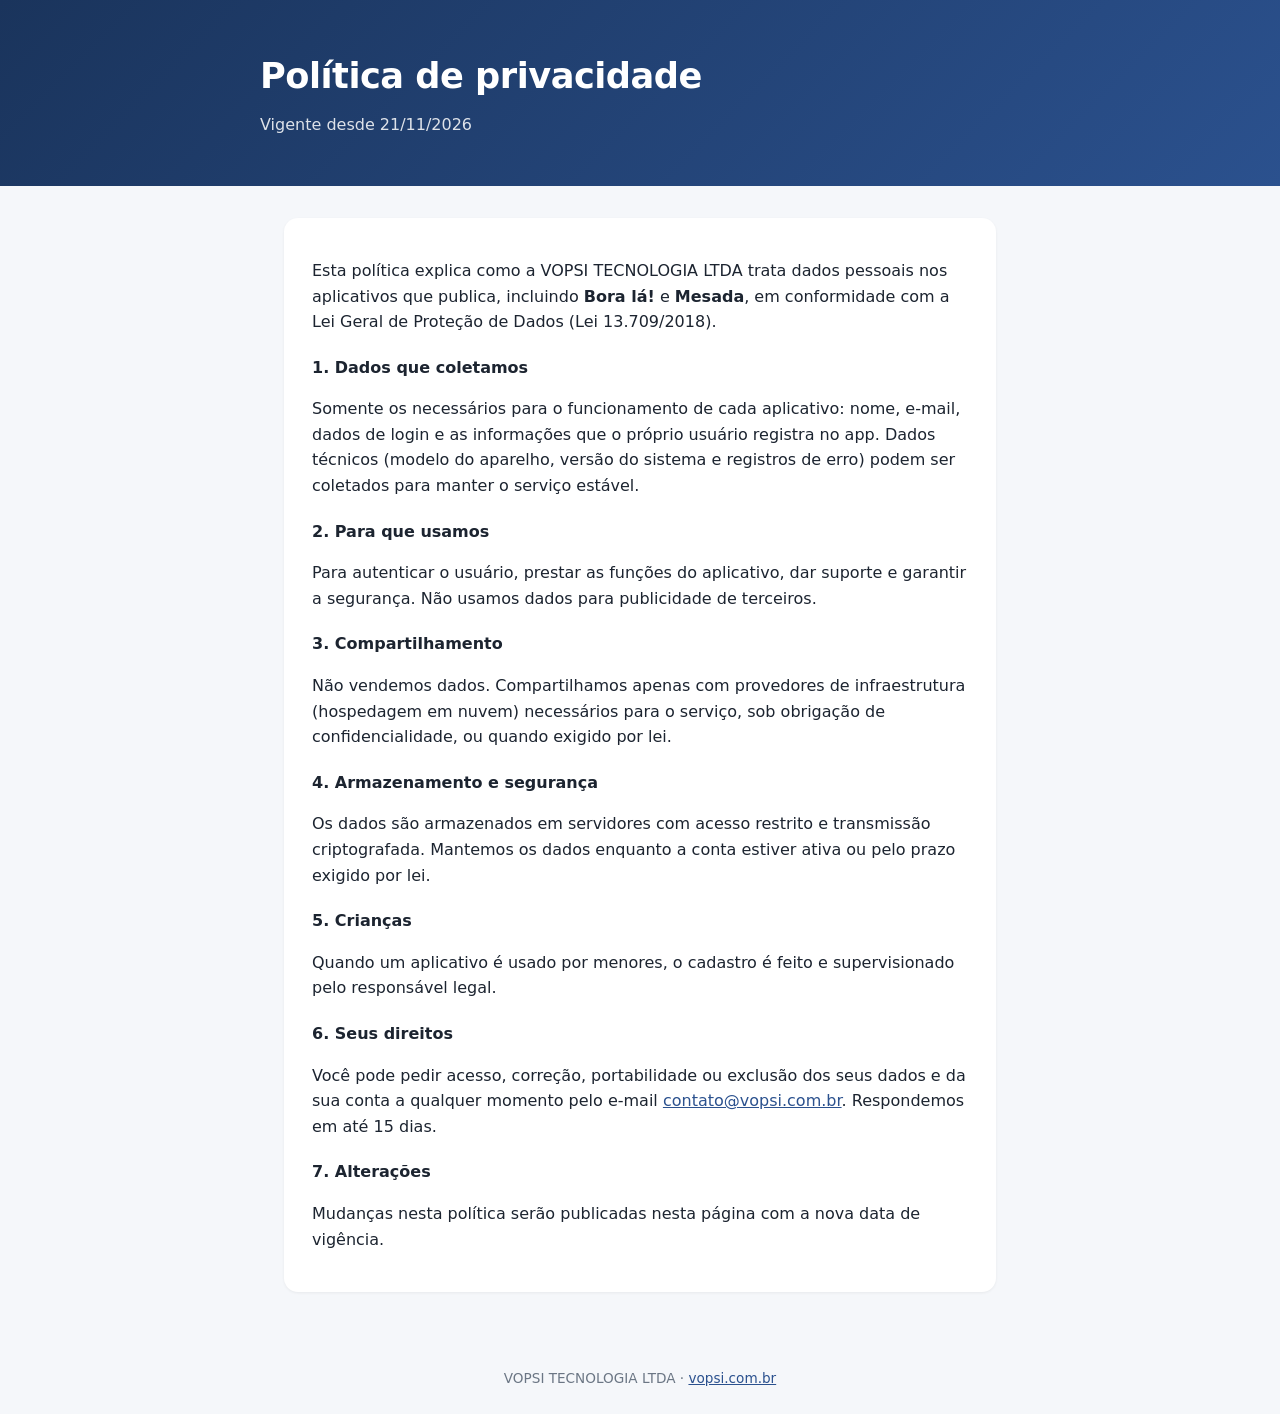
==== privacidade.html @ 12bff000 "Site institucional da Vopsi com política de privacidade (exigida pela App Store e Play Store) Co-Aut" ====
<!DOCTYPE html><html lang="pt-BR"><head><meta charset="utf-8"><meta name="viewport" content="width=device-width,initial-scale=1">
<title>Política de privacidade · Vopsi Tecnologia</title><link rel="stylesheet" href="style.css"></head><body>
<header><div class="w"><h1>Política de privacidade</h1><p>Vigente desde 21/11/2026</p></div></header>
<main class="w"><div class="card">
<p>Esta política explica como a VOPSI TECNOLOGIA LTDA trata dados pessoais nos aplicativos que publica, incluindo <strong>Bora lá!</strong> e <strong>Mesada</strong>, em conformidade com a Lei Geral de Proteção de Dados (Lei 13.709/2018).</p>
<h3>1. Dados que coletamos</h3><p>Somente os necessários para o funcionamento de cada aplicativo: nome, e-mail, dados de login e as informações que o próprio usuário registra no app. Dados técnicos (modelo do aparelho, versão do sistema e registros de erro) podem ser coletados para manter o serviço estável.</p>
<h3>2. Para que usamos</h3><p>Para autenticar o usuário, prestar as funções do aplicativo, dar suporte e garantir a segurança. Não usamos dados para publicidade de terceiros.</p>
<h3>3. Compartilhamento</h3><p>Não vendemos dados. Compartilhamos apenas com provedores de infraestrutura (hospedagem em nuvem) necessários para o serviço, sob obrigação de confidencialidade, ou quando exigido por lei.</p>
<h3>4. Armazenamento e segurança</h3><p>Os dados são armazenados em servidores com acesso restrito e transmissão criptografada. Mantemos os dados enquanto a conta estiver ativa ou pelo prazo exigido por lei.</p>
<h3>5. Crianças</h3><p>Quando um aplicativo é usado por menores, o cadastro é feito e supervisionado pelo responsável legal.</p>
<h3>6. Seus direitos</h3><p>Você pode pedir acesso, correção, portabilidade ou exclusão dos seus dados e da sua conta a qualquer momento pelo e-mail <a href="mailto:contato@vopsi.com.br">contato@vopsi.com.br</a>. Respondemos em até 15 dias.</p>
<h3>7. Alterações</h3><p>Mudanças nesta política serão publicadas nesta página com a nova data de vigência.</p>
</div></main>
<footer>VOPSI TECNOLOGIA LTDA · <a href="index.html">vopsi.com.br</a></footer>
</body></html>
---- style.css ----
*{box-sizing:border-box}body{margin:0;font-family:Inter,system-ui,-apple-system,sans-serif;color:#1c2430;background:#f5f7fa;line-height:1.6}
header{background:linear-gradient(135deg,#1a345c,#2b518e);color:#fff;padding:48px 24px}
.w{max-width:760px;margin:0 auto}h1{margin:0;font-size:2.2rem;letter-spacing:-.5px}header p{margin:8px 0 0;opacity:.85}
main{padding:32px 24px}.card{background:#fff;border-radius:14px;padding:24px 28px;margin-bottom:20px;box-shadow:0 1px 3px rgba(0,0,0,.06)}
h2{font-size:1.2rem;margin:0 0 8px}h3{font-size:1rem;margin:20px 0 4px}a{color:#2b518e}
footer{text-align:center;color:#6b7684;font-size:.85rem;padding:24px}
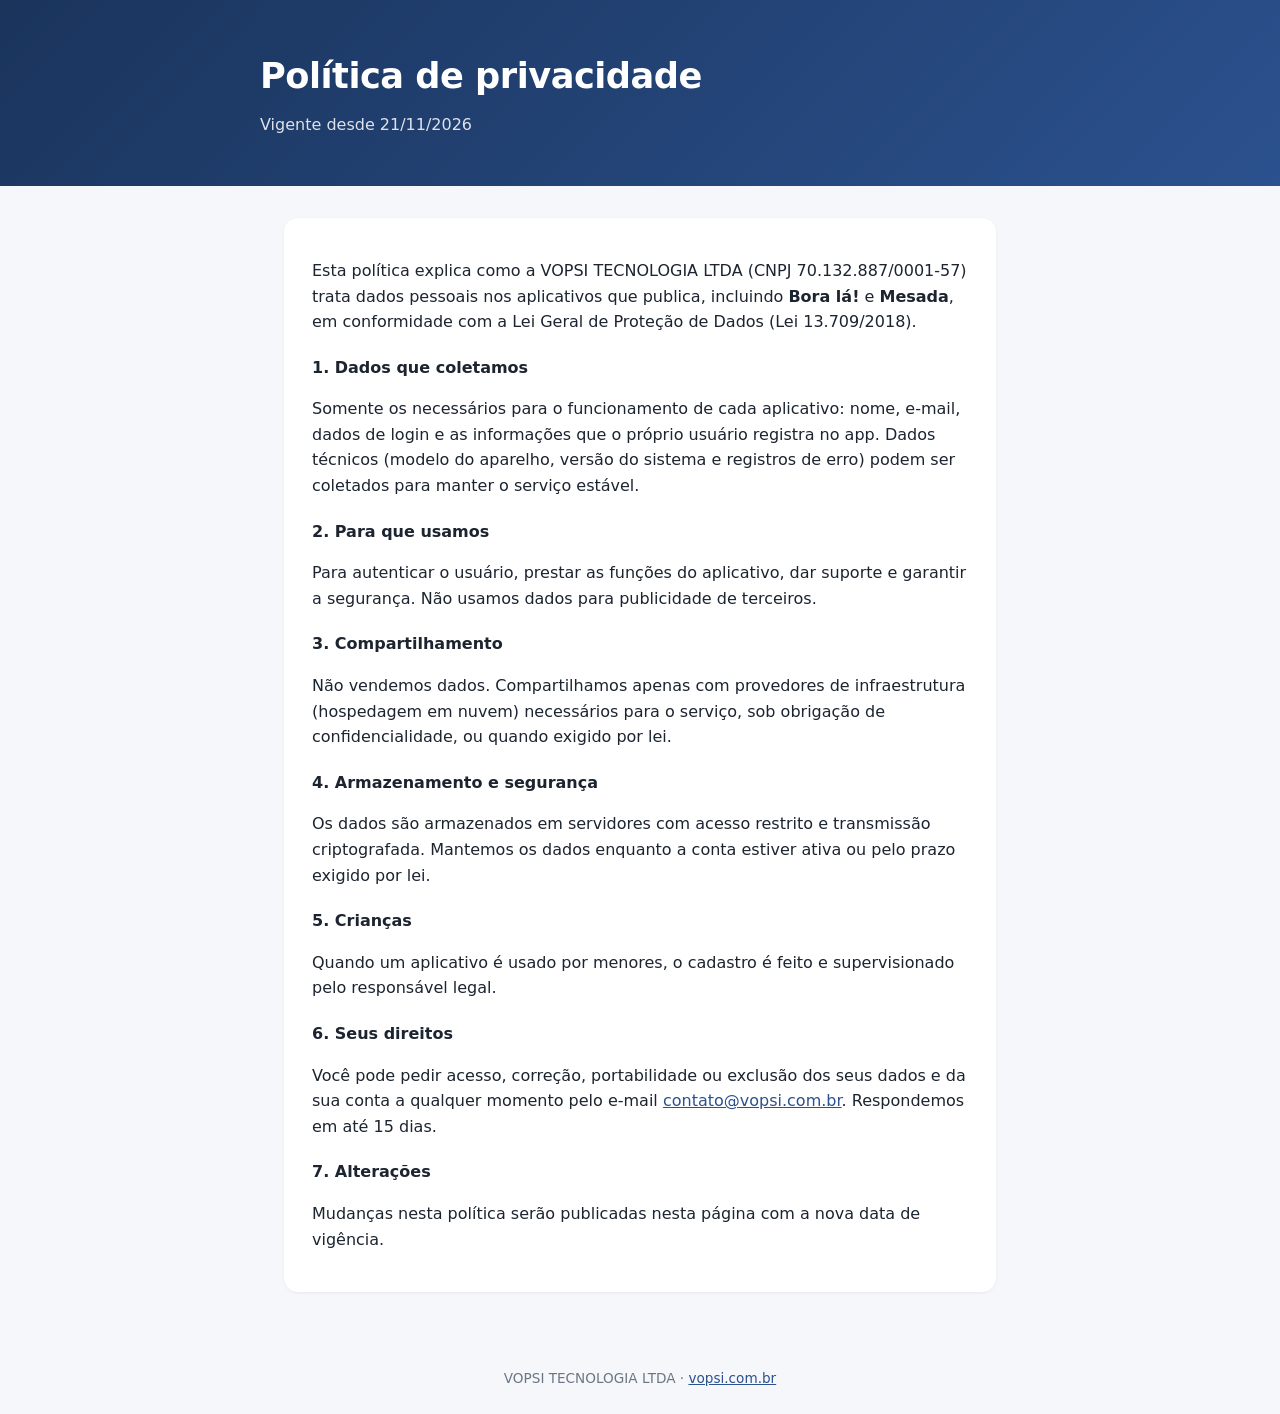
==== commit 2d9a73fa: "CNPJ no rodapé e na política de privacidade Co-Authored-By: Claude Opus 5.5 <noreply@anthropic.com> " ====
--- a/privacidade.html
+++ b/privacidade.html
@@ -2,7 +2,7 @@
 <title>Política de privacidade · Vopsi Tecnologia</title><link rel="stylesheet" href="style.css"></head><body>
 <header><div class="w"><h1>Política de privacidade</h1><p>Vigente desde 21/11/2026</p></div></header>
 <main class="w"><div class="card">
-<p>Esta política explica como a VOPSI TECNOLOGIA LTDA trata dados pessoais nos aplicativos que publica, incluindo <strong>Bora lá!</strong> e <strong>Mesada</strong>, em conformidade com a Lei Geral de Proteção de Dados (Lei 13.709/2018).</p>
+<p>Esta política explica como a VOPSI TECNOLOGIA LTDA (CNPJ 70.132.887/0001-57) trata dados pessoais nos aplicativos que publica, incluindo <strong>Bora lá!</strong> e <strong>Mesada</strong>, em conformidade com a Lei Geral de Proteção de Dados (Lei 13.709/2018).</p>
 <h3>1. Dados que coletamos</h3><p>Somente os necessários para o funcionamento de cada aplicativo: nome, e-mail, dados de login e as informações que o próprio usuário registra no app. Dados técnicos (modelo do aparelho, versão do sistema e registros de erro) podem ser coletados para manter o serviço estável.</p>
 <h3>2. Para que usamos</h3><p>Para autenticar o usuário, prestar as funções do aplicativo, dar suporte e garantir a segurança. Não usamos dados para publicidade de terceiros.</p>
 <h3>3. Compartilhamento</h3><p>Não vendemos dados. Compartilhamos apenas com provedores de infraestrutura (hospedagem em nuvem) necessários para o serviço, sob obrigação de confidencialidade, ou quando exigido por lei.</p>
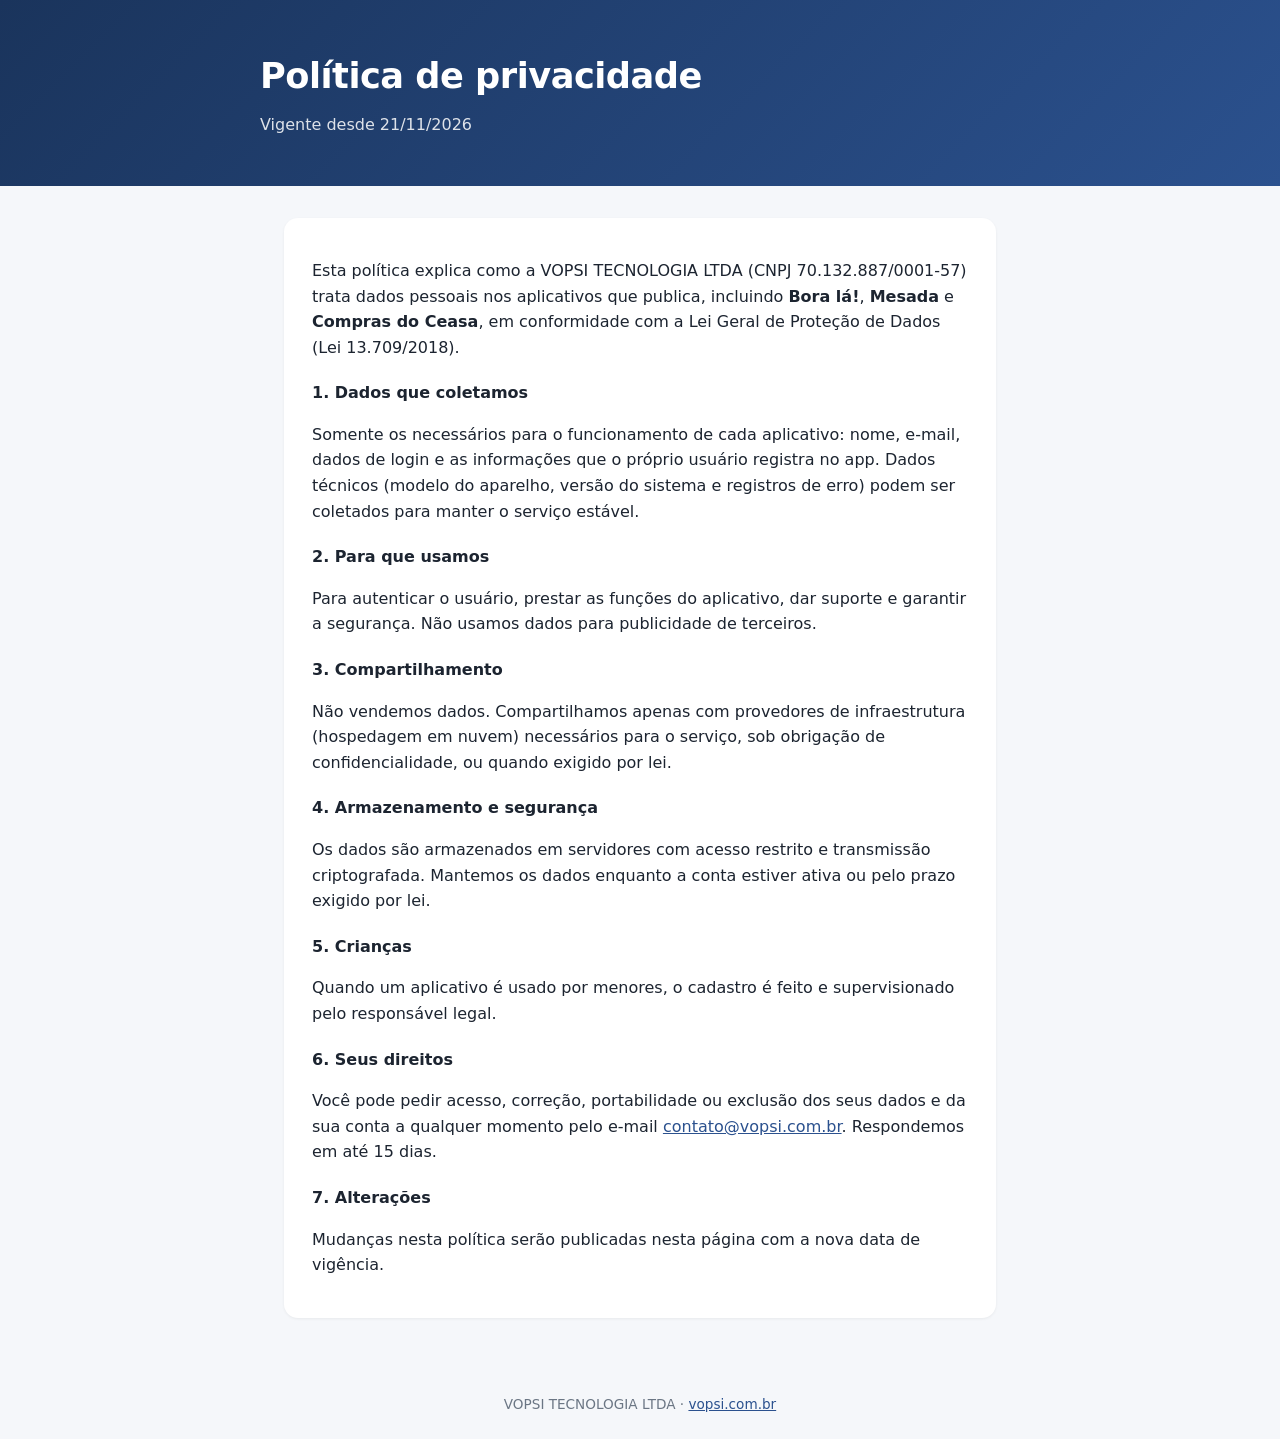
==== commit 06706131: "Inclui o app Compras do Ceasa no site e na política de privacidade Co-Authored-By: Claude Opus 5.5 <" ====
--- a/privacidade.html
+++ b/privacidade.html
@@ -2,7 +2,7 @@
 <title>Política de privacidade · Vopsi Tecnologia</title><link rel="stylesheet" href="style.css"></head><body>
 <header><div class="w"><h1>Política de privacidade</h1><p>Vigente desde 21/11/2026</p></div></header>
 <main class="w"><div class="card">
-<p>Esta política explica como a VOPSI TECNOLOGIA LTDA (CNPJ 70.132.887/0001-57) trata dados pessoais nos aplicativos que publica, incluindo <strong>Bora lá!</strong> e <strong>Mesada</strong>, em conformidade com a Lei Geral de Proteção de Dados (Lei 13.709/2018).</p>
+<p>Esta política explica como a VOPSI TECNOLOGIA LTDA (CNPJ 70.132.887/0001-57) trata dados pessoais nos aplicativos que publica, incluindo <strong>Bora lá!</strong>, <strong>Mesada</strong> e <strong>Compras do Ceasa</strong>, em conformidade com a Lei Geral de Proteção de Dados (Lei 13.709/2018).</p>
 <h3>1. Dados que coletamos</h3><p>Somente os necessários para o funcionamento de cada aplicativo: nome, e-mail, dados de login e as informações que o próprio usuário registra no app. Dados técnicos (modelo do aparelho, versão do sistema e registros de erro) podem ser coletados para manter o serviço estável.</p>
 <h3>2. Para que usamos</h3><p>Para autenticar o usuário, prestar as funções do aplicativo, dar suporte e garantir a segurança. Não usamos dados para publicidade de terceiros.</p>
 <h3>3. Compartilhamento</h3><p>Não vendemos dados. Compartilhamos apenas com provedores de infraestrutura (hospedagem em nuvem) necessários para o serviço, sob obrigação de confidencialidade, ou quando exigido por lei.</p>
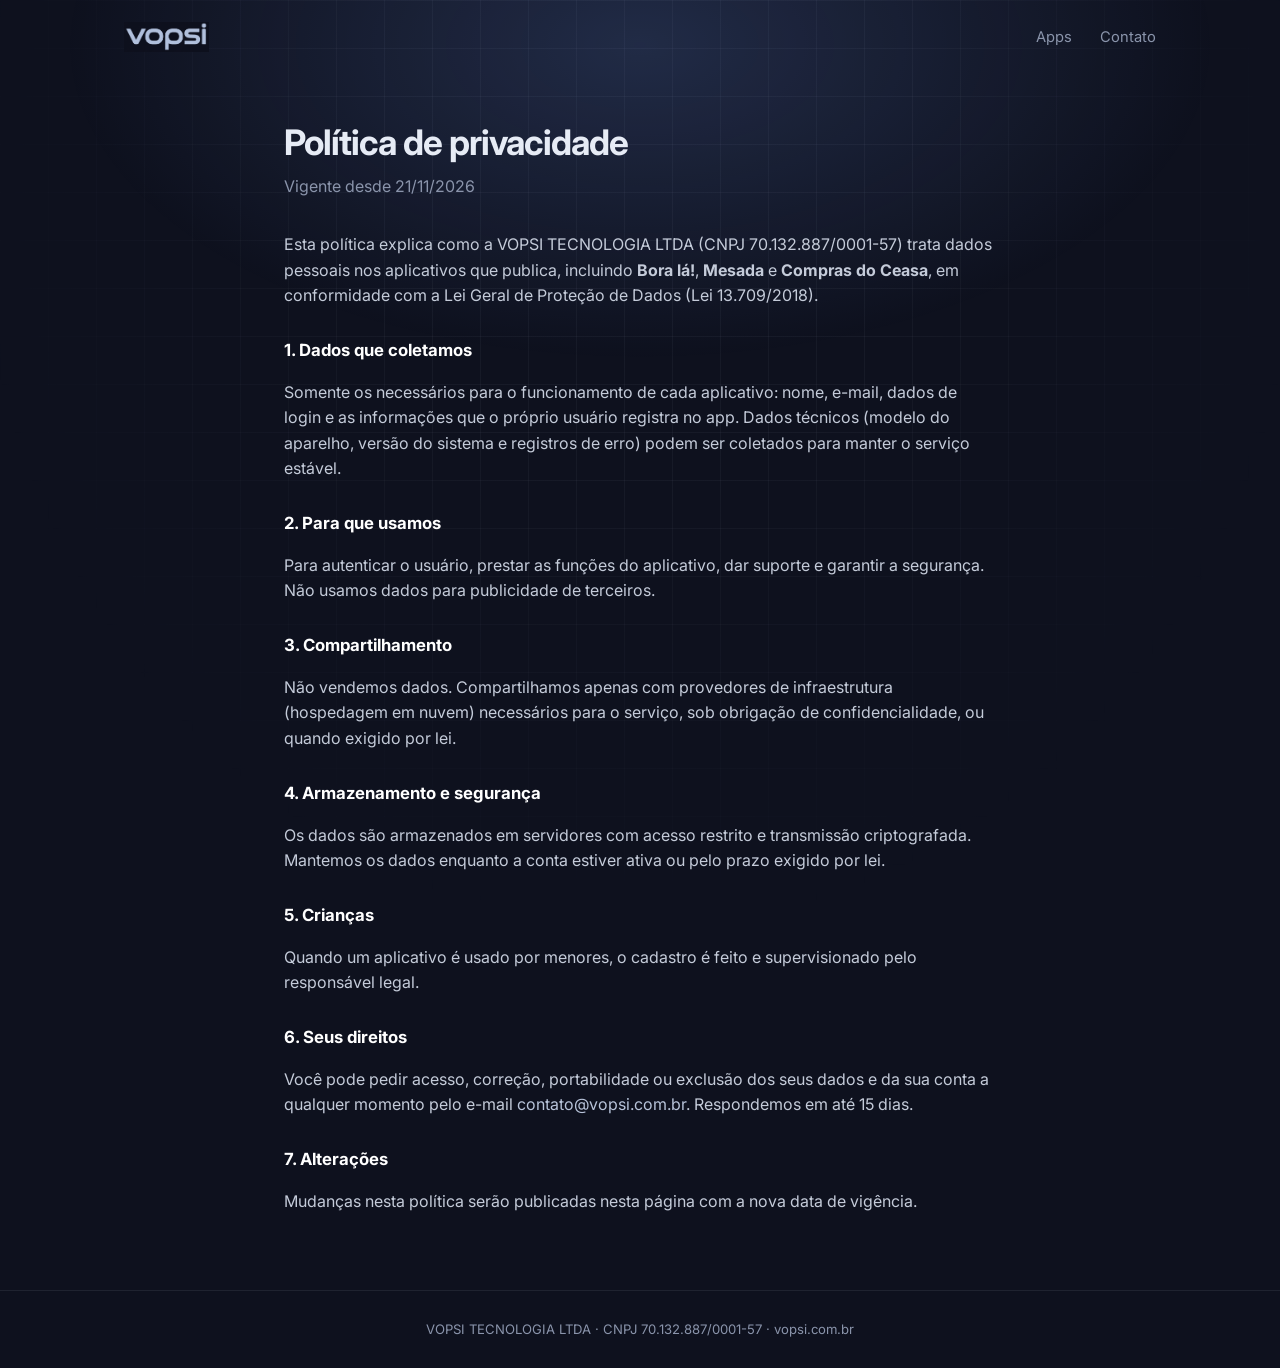
==== commit 37546906: "Site novo: identidade do logo 15 (V de linhas paralelas, prata sobre grafite), visual tecnológico e " ====
--- a/privacidade.html
+++ b/privacidade.html
@@ -1,7 +1,7 @@
 <!DOCTYPE html><html lang="pt-BR"><head><meta charset="utf-8"><meta name="viewport" content="width=device-width,initial-scale=1">
-<title>Política de privacidade · Vopsi Tecnologia</title><link rel="stylesheet" href="style.css"></head><body>
-<header><div class="w"><h1>Política de privacidade</h1><p>Vigente desde 21/11/2026</p></div></header>
-<main class="w"><div class="card">
+<title>Política de privacidade · Vopsi Tecnologia</title><link rel="icon" href="img/vopsi-logo.png"><link href="https://fonts.googleapis.com/css2?family=Inter:wght@400;600;700&display=swap" rel="stylesheet"><link rel="stylesheet" href="style.css"></head><body>
+<div class="w"><nav><a class="brand" href="index.html"><img src="img/vopsi-nome.png" alt="vopsi"></a><div class="links"><a href="index.html#apps">Apps</a><a href="index.html#contato">Contato</a></div></nav></div>
+<main class="doc"><h1>Política de privacidade</h1><p class="date">Vigente desde 21/11/2026</p>
 <p>Esta política explica como a VOPSI TECNOLOGIA LTDA (CNPJ 70.132.887/0001-57) trata dados pessoais nos aplicativos que publica, incluindo <strong>Bora lá!</strong>, <strong>Mesada</strong> e <strong>Compras do Ceasa</strong>, em conformidade com a Lei Geral de Proteção de Dados (Lei 13.709/2018).</p>
 <h3>1. Dados que coletamos</h3><p>Somente os necessários para o funcionamento de cada aplicativo: nome, e-mail, dados de login e as informações que o próprio usuário registra no app. Dados técnicos (modelo do aparelho, versão do sistema e registros de erro) podem ser coletados para manter o serviço estável.</p>
 <h3>2. Para que usamos</h3><p>Para autenticar o usuário, prestar as funções do aplicativo, dar suporte e garantir a segurança. Não usamos dados para publicidade de terceiros.</p>
@@ -10,6 +10,5 @@
 <h3>5. Crianças</h3><p>Quando um aplicativo é usado por menores, o cadastro é feito e supervisionado pelo responsável legal.</p>
 <h3>6. Seus direitos</h3><p>Você pode pedir acesso, correção, portabilidade ou exclusão dos seus dados e da sua conta a qualquer momento pelo e-mail <a href="mailto:contato@vopsi.com.br">contato@vopsi.com.br</a>. Respondemos em até 15 dias.</p>
 <h3>7. Alterações</h3><p>Mudanças nesta política serão publicadas nesta página com a nova data de vigência.</p>
-</div></main>
-<footer>VOPSI TECNOLOGIA LTDA · <a href="index.html">vopsi.com.br</a></footer>
-</body></html>
+</main>
+<footer>VOPSI TECNOLOGIA LTDA · CNPJ 70.132.887/0001-57 · <a href="index.html">vopsi.com.br</a></footer></body></html>
--- a/style.css
+++ b/style.css
@@ -1,6 +1,45 @@
-*{box-sizing:border-box}body{margin:0;font-family:Inter,system-ui,-apple-system,sans-serif;color:#1c2430;background:#f5f7fa;line-height:1.6}
-header{background:linear-gradient(135deg,#1a345c,#2b518e);color:#fff;padding:48px 24px}
-.w{max-width:760px;margin:0 auto}h1{margin:0;font-size:2.2rem;letter-spacing:-.5px}header p{margin:8px 0 0;opacity:.85}
-main{padding:32px 24px}.card{background:#fff;border-radius:14px;padding:24px 28px;margin-bottom:20px;box-shadow:0 1px 3px rgba(0,0,0,.06)}
-h2{font-size:1.2rem;margin:0 0 8px}h3{font-size:1rem;margin:20px 0 4px}a{color:#2b518e}
-footer{text-align:center;color:#6b7684;font-size:.85rem;padding:24px}
+:root{--bg:#0e111e;--bg2:#141829;--line:#b8c4da;--txt:#e6ebf5;--mut:#8a94ab;--acc:#7aa2ff}
+*{box-sizing:border-box}
+html{scroll-behavior:smooth}
+body{margin:0;font-family:"Inter",system-ui,-apple-system,sans-serif;color:var(--txt);background:var(--bg);line-height:1.6;-webkit-font-smoothing:antialiased;overflow-x:hidden}
+body::before{content:"";position:fixed;inset:0;background-image:linear-gradient(rgba(184,196,218,.05) 1px,transparent 1px),linear-gradient(90deg,rgba(184,196,218,.05) 1px,transparent 1px);background-size:48px 48px;mask-image:radial-gradient(ellipse at 50% 20%,#000 30%,transparent 75%);pointer-events:none;z-index:-1}
+body::after{content:"";position:fixed;top:-30vh;left:50%;width:90vw;height:70vh;transform:translateX(-50%);background:radial-gradient(closest-side,rgba(122,162,255,.18),transparent);pointer-events:none;z-index:-1}
+a{color:var(--line);text-decoration:none}a:hover{color:#fff}
+.w{max-width:1080px;margin:0 auto;padding:0 24px}
+nav{display:flex;align-items:center;justify-content:space-between;padding:22px 0}
+nav .brand{display:flex;align-items:center;gap:10px}
+nav .brand img{height:30px}
+nav .links a{margin-left:28px;font-size:.92rem;color:var(--mut)}nav .links a:hover{color:#fff}
+.hero{text-align:center;padding:80px 0 96px}
+.hero .mark{width:min(260px,60vw);filter:drop-shadow(0 0 40px rgba(122,162,255,.35));animation:float 6s ease-in-out infinite}
+.hero h1{font-size:clamp(2.2rem,5vw,3.8rem);line-height:1.08;letter-spacing:-1.5px;margin:36px 0 16px;font-weight:700}
+.hero h1 span{background:linear-gradient(90deg,#fff,var(--line) 40%,var(--acc));-webkit-background-clip:text;background-clip:text;color:transparent}
+.hero p{color:var(--mut);font-size:1.15rem;max-width:620px;margin:0 auto}
+.pill{display:inline-flex;align-items:center;gap:8px;border:1px solid rgba(184,196,218,.25);border-radius:999px;padding:6px 14px;font-size:.8rem;color:var(--line);letter-spacing:.4px;text-transform:uppercase}
+.pill i{width:7px;height:7px;border-radius:50%;background:#4ade80;box-shadow:0 0 10px #4ade80}
+.btn{display:inline-block;margin-top:34px;padding:14px 28px;border-radius:12px;background:linear-gradient(135deg,var(--line),var(--acc));color:#0e111e;font-weight:700}
+.btn:hover{color:#0e111e;filter:brightness(1.1)}
+section{padding:64px 0}
+h2{font-size:clamp(1.6rem,3vw,2.2rem);letter-spacing:-.8px;margin:0 0 8px}
+.sub{color:var(--mut);margin:0 0 36px}
+.apps{display:grid;grid-template-columns:repeat(auto-fit,minmax(280px,1fr));gap:20px}
+.app{position:relative;background:linear-gradient(180deg,rgba(255,255,255,.04),rgba(255,255,255,.01));border:1px solid rgba(184,196,218,.14);border-radius:20px;padding:28px;transition:.25s}
+.app:hover{transform:translateY(-4px);border-color:rgba(184,196,218,.4);box-shadow:0 20px 50px -20px rgba(122,162,255,.35)}
+.app .ico{width:76px;height:76px;border-radius:20px;overflow:hidden;display:grid;place-items:center;box-shadow:0 8px 24px rgba(0,0,0,.4)}
+.app .ico img{width:100%;height:100%;object-fit:cover}
+.app .ico.bl{background:linear-gradient(135deg,#1a345c,#2b518e)}.app .ico.bl img{width:88%;height:auto;object-fit:contain}
+.app h3{margin:20px 0 6px;font-size:1.25rem}
+.app p{margin:0;color:var(--mut);font-size:.95rem}
+.tag{position:absolute;top:24px;right:24px;font-size:.72rem;color:var(--mut);border:1px solid rgba(184,196,218,.2);border-radius:999px;padding:3px 10px}
+.pillars{display:grid;grid-template-columns:repeat(auto-fit,minmax(220px,1fr));gap:20px}
+.pillar{border-top:1px solid rgba(184,196,218,.25);padding-top:18px}
+.pillar b{display:block;margin-bottom:4px}.pillar span{color:var(--mut);font-size:.93rem}
+.contact{text-align:center;border:1px solid rgba(184,196,218,.16);border-radius:24px;padding:56px 24px;background:radial-gradient(ellipse at top,rgba(122,162,255,.12),transparent 70%)}
+.contact a.mail{font-size:clamp(1.3rem,3vw,1.9rem);font-weight:600;color:#fff}
+footer{border-top:1px solid rgba(184,196,218,.1);margin-top:40px;padding:28px 0;color:var(--mut);font-size:.82rem;text-align:center}
+footer a{color:var(--mut)}
+.doc{max-width:760px;margin:0 auto;padding:40px 24px 20px}
+.doc h1{font-size:2.2rem;letter-spacing:-1px;margin:0 0 4px}.doc .date{color:var(--mut);margin:0 0 32px}
+.doc h3{margin:28px 0 6px;font-size:1.05rem;color:#fff}.doc p{color:#c4cbd9}
+@keyframes float{50%{transform:translateY(-10px)}}
+@media(max-width:640px){nav .links a{margin-left:16px}.hero{padding:48px 0 64px}}
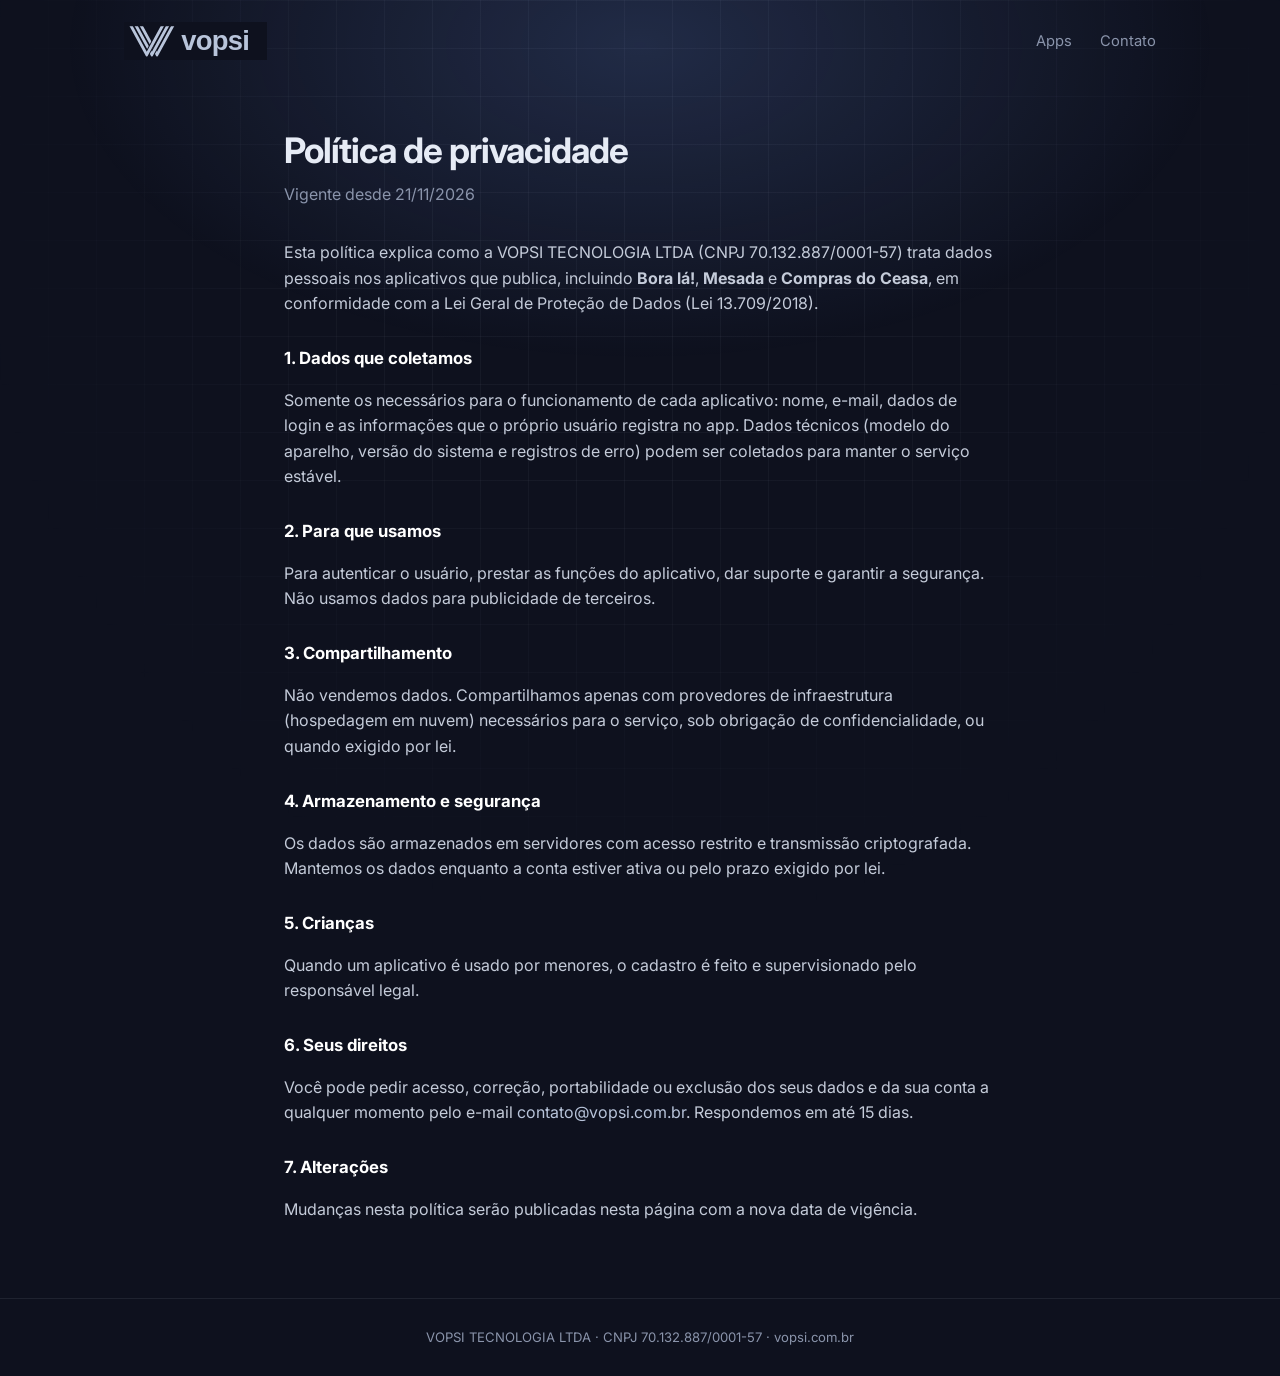
==== commit fc46dc4d: "Logo da Vopsi em vetor (SVG) no site e no ícone da aba Co-Authored-By: Claude Opus 5.5 <noreply@anth" ====
--- a/privacidade.html
+++ b/privacidade.html
@@ -1,6 +1,6 @@
 <!DOCTYPE html><html lang="pt-BR"><head><meta charset="utf-8"><meta name="viewport" content="width=device-width,initial-scale=1">
-<title>Política de privacidade · Vopsi Tecnologia</title><link rel="icon" href="img/vopsi-logo.png"><link href="https://fonts.googleapis.com/css2?family=Inter:wght@400;600;700&display=swap" rel="stylesheet"><link rel="stylesheet" href="style.css"></head><body>
-<div class="w"><nav><a class="brand" href="index.html"><img src="img/vopsi-nome.png" alt="vopsi"></a><div class="links"><a href="index.html#apps">Apps</a><a href="index.html#contato">Contato</a></div></nav></div>
+<title>Política de privacidade · Vopsi Tecnologia</title><link rel="icon" href="img/vopsi-icone.svg"><link href="https://fonts.googleapis.com/css2?family=Inter:wght@400;600;700&display=swap" rel="stylesheet"><link rel="stylesheet" href="style.css"></head><body>
+<div class="w"><nav><a class="brand" href="index.html"><img src="img/vopsi-nome.svg" alt="vopsi"></a><div class="links"><a href="index.html#apps">Apps</a><a href="index.html#contato">Contato</a></div></nav></div>
 <main class="doc"><h1>Política de privacidade</h1><p class="date">Vigente desde 21/11/2026</p>
 <p>Esta política explica como a VOPSI TECNOLOGIA LTDA (CNPJ 70.132.887/0001-57) trata dados pessoais nos aplicativos que publica, incluindo <strong>Bora lá!</strong>, <strong>Mesada</strong> e <strong>Compras do Ceasa</strong>, em conformidade com a Lei Geral de Proteção de Dados (Lei 13.709/2018).</p>
 <h3>1. Dados que coletamos</h3><p>Somente os necessários para o funcionamento de cada aplicativo: nome, e-mail, dados de login e as informações que o próprio usuário registra no app. Dados técnicos (modelo do aparelho, versão do sistema e registros de erro) podem ser coletados para manter o serviço estável.</p>
--- a/style.css
+++ b/style.css
@@ -8,7 +8,7 @@
 .w{max-width:1080px;margin:0 auto;padding:0 24px}
 nav{display:flex;align-items:center;justify-content:space-between;padding:22px 0}
 nav .brand{display:flex;align-items:center;gap:10px}
-nav .brand img{height:30px}
+nav .brand img{height:38px}
 nav .links a{margin-left:28px;font-size:.92rem;color:var(--mut)}nav .links a:hover{color:#fff}
 .hero{text-align:center;padding:80px 0 96px}
 .hero .mark{width:min(260px,60vw);filter:drop-shadow(0 0 40px rgba(122,162,255,.35));animation:float 6s ease-in-out infinite}
